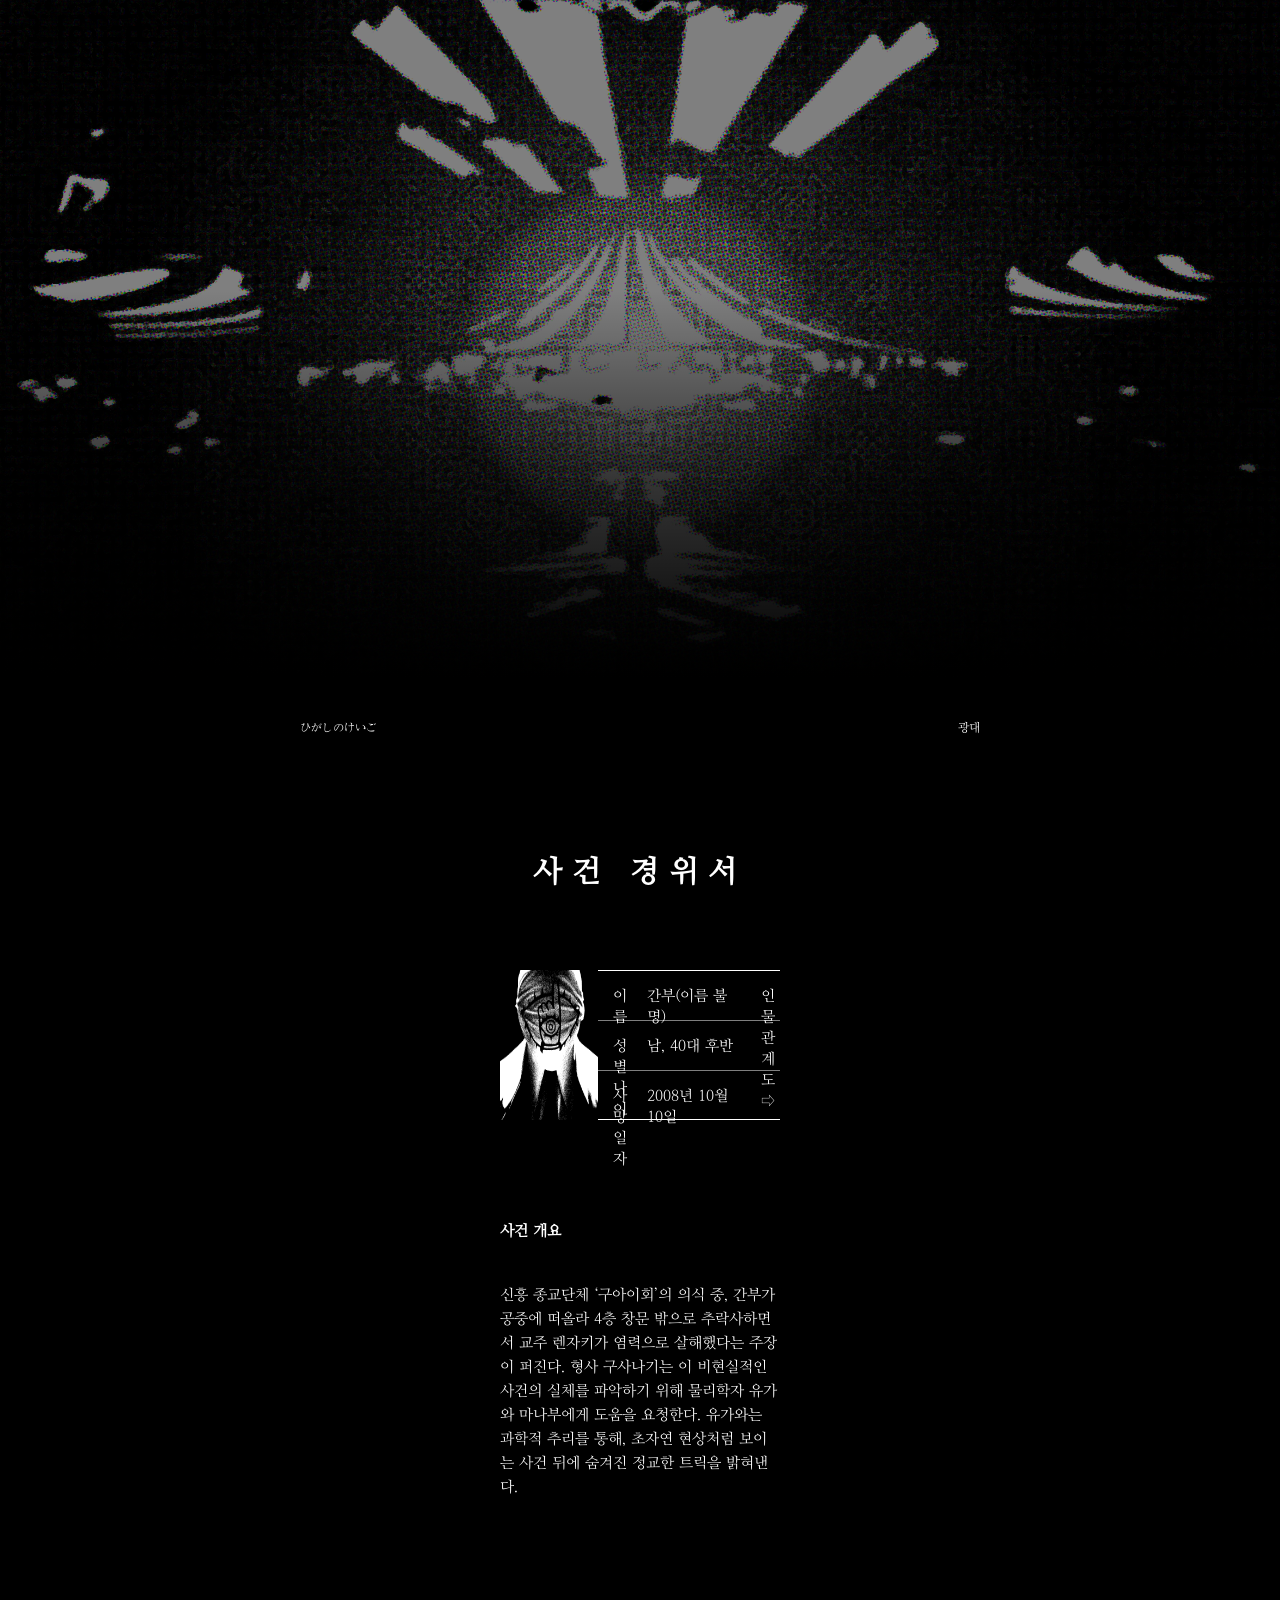
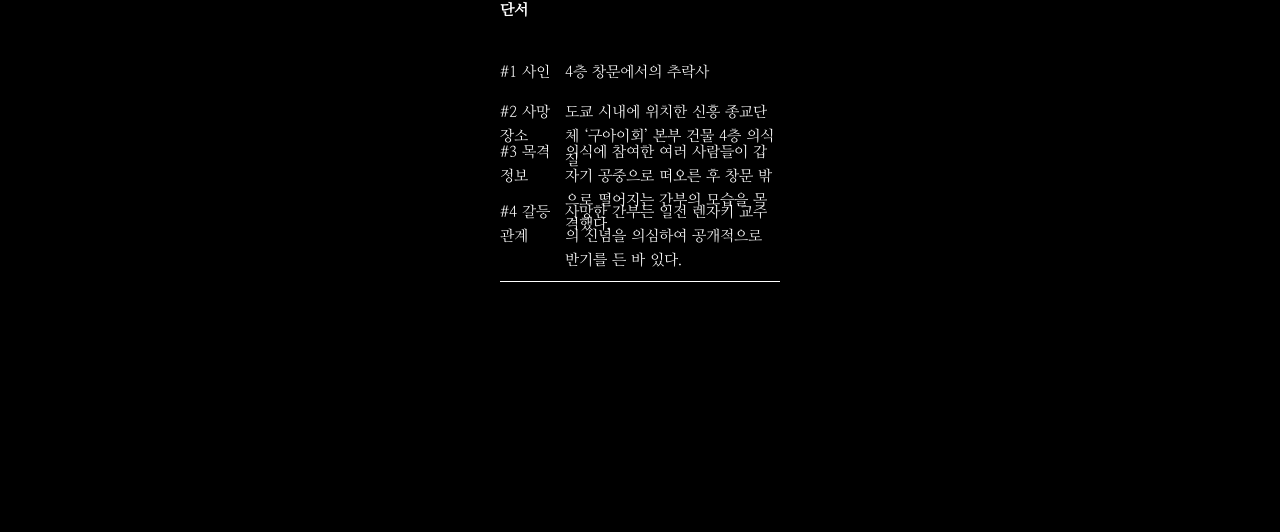
==== 광대.html @ 92561a84 "Add files via upload" ====
<!DOCTYPE html>
<html lang="ko">
<head>
  <meta charset="utf-8" />
  <meta
  name="viewport"
  content="width=device-width, initial-scale=1, viewport-fit=cover"
/>
<meta name="description" content="히가시노게이고 팬사이트의 사건 경위서" />
<meta name="robots" content="index, nofollow" />
<link rel="stylesheet" href="../normalize.css" />
<link rel="stylesheet" href="../base.css" />
<link rel="stylesheet" href="/page/style1.css" />
<script src="./js/common.js" defer></script>
<title>사건 경위서</title>
</head>
<body>
  <div id="wrapper">
    

    <section id="sub-visual">
      <figure class="sub-visual__image">
        <img src="/background/광대.png" alt="배경 이미지" />
      </figure>
      <h1 class="sub_title">사건 경위서</h1>

      <div class="sub-visual__info">
        <div class="name">ひがしのけいご</div>
        <div class="novel">광대</div>
      </div>
    </section>

    <main id="main">
      <section class="report-info">

        <section id="faceexample">
          <figure class="face">
            <img src="/얼굴/간부.png" alt="인물사진" height="100%"  />
          </figure>

          
        <div class="content">
          <div class="g0">이름</div>
          <div class="g1">간부(이름 불명)</div>
          <div class="b"><a href='/page2/광대.html'>인물관계도 &#8680;	</a></div>

          <div class="g2">성별 나이</div>
          <div class="g3">남, 40대 후반</div>
          <div class="ga">사망 일자</div>
          <div class="gb">2008년 10월 10일</div>
        </div>
      </section>

      <section class="report-details">
        <h2>사건 개요</h2>
        <p>
          신흥 종교단체 ‘구아이회’의 의식 중, 간부가 공중에 떠올라 4층 창문 밖으로 추락사하면서 교주 렌자키가 염력으로 살해했다는 주장이 퍼진다. 형사 구사나기는 이 비현실적인 사건의 실체를 파악하기 위해 물리학자 유가와 마나부에게 도움을 요청한다. 유가와는 과학적 추리를 통해, 초자연 현상처럼 보이는 사건 뒤에 숨겨진 정교한 트릭을 밝혀낸다.
        </p>
      </section>

    

      <section class="report-evidence">
        <div class="clue"><h2>단서</h2></div>
        <ul>
          <ol>#1 사인</ol><li>4층 창문에서의 추락사</li>
          <ol>#2 사망 장소</ol><li>도쿄 시내에 위치한 신흥 종교단체 ‘구아이회’ 본부 건물 4층 의식실</li>
          <ol>#3 목격 정보</ol><li>의식에 참여한 여러 사람들이 갑자기 공중으로 떠오른 후 창문 밖으로 떨어지는 간부의 모습을 목격했다.</li>
            <ol>#4 갈등 관계</ol><li>사망한 간부는 일전 렌자키 교주의 신념을 의심하여 공개적으로 반기를 든 바 있다.</li>
        </ul>
      </section>
    </main>

  </div>
</body>
</html>
---- base.css ----
@charset "uft-8";

/* Customized reset properties */
html {line-height: 1.4;}
* {box-sizing: border-box;}
h1, h2, h3, h4, h5, h6, ul, ol, li, dl, dt, dd, p, table, blockquote, pre, code {margin: 0; padding: 0;}
h1, h2, h3, h4, h5, h6 {font-weight: 700;}
a {color: inherit; text-decoration: inherit; background-color: transparent;}
img {vertical-align: middle; max-width: 100%; border-style: none;}
li {list-style: none;}
address, em, i, cite {font-style: normal;}
table {border-collapse: collapse;}
table caption {overflow: hidden; width: 1px; height: 1px; margin-top: -1px;}
i[class^="fa"] {position: relative; display: inline-block; vertical-align: middle;}
i[class^="fa"] span {position: absolute; left: -9999px;}
.ir-hidden {position: absolute !important; left: -9999px !important;}









/*

html {line-height: 1.2; -webkit-text-size-adjust: none; text-size-adjust: none;}
body {margin: 0;}
main {display: block;}
* {box-sizing: border-box;}
h1, h2, h3, h4, h5, h6, ul, ol, li, dl, dt, dd, p, table, blockquote, pre, code {margin: 0; padding: 0;}
h1, h2, h3, h4, h5, h6 {font-weight: 700;}
a {color: inherit; text-decoration: inherit; background-color: transparent;}
img {vertical-align: middle; max-width: 100%; border-style: none;}
li {list-style: none;}
address, em, i, cite {font-style: normal;}
table {border-collapse: collapse;}
table caption {overflow: hidden; width: 1px; height: 1px; margin-top: -1px;}
i[class^="fa"] {position: relative; display: inline-block; vertical-align: middle;}
i[class^="fa"] span {position: absolute; left: -9999px;}
.ir-hidden {position: absolute !important; left: -9999px !important;}

*/


/* 참고 : https://necolas.github.io/normalize.css/8.0.1/normalize.css */

/*
[body]
body {font-family: 'HanSansNeo', '나눔고딕', 'NanumGothic', '맑은 고딕', 'malgun gothic', '돋움', Dotum, 'Apple SD Gothic Neo', Helvetica, sans-serif; font-weight: 400; font-size: 14px; color: #1b2529 ; background: #ffffff;}

[animation]
animation: main-bg-animation 3s ease-out 0.1s 1 normal forwards running;
animation: name duration timing-function delay iteration-count direction fill-mode play-state
duration: 0(default), time, initial, inherit
timing-function: ease(default), linear, ease-in, ease-out, ease-in-out, step-start, step-end, steps(int, start|end), cubic-bezier(n, n, n, n), initial, inherit
deley: 0s(default), time, initial, inherit
direction: normal(default), reverse, alternate, alternate-reverse, initial, inherit
iteration-count: 1(default), number, infinite, initial, inherit
fill-mode: none(default), forwards, backwards, both, initial, inherit
play-state: running(default), paused, initial, inherit  (IE에서는 축약표현에 포함시 동작하지 않음, 별도로 사용)

[animation 최종 사용 예시]
animation: main-bg-animation 3s ease-out 0s 1 normal forwards;
animation-play-state: running;

@keyframes main-bg-animation {
    0% {opacity: 1; transform: rotate(0) scale(1);}
    100% {opacity: 0; transform: rotate(-3deg) scale(1.2);}
}

[스크롤바 디자인]
.custom-scroll {overflow: auto; scrollbar-width: thin; scrollbar-color: #e0e0e0; -ms-overflow-style: none;}    /* firefox, IE 고려
.custom-scroll::-webkit-scrollbar {width: 6px;}
.custom-scroll::-webkit-scrollbar-thumb {background-color: transparent; border-radius: 10px;}
.custom-scroll:hover::-webkit-scrollbar-thumb {background-color: rgba(0, 0, 0, 0.2);}
.custom-scroll::-webkit-scrollbar-track {background-color: transparent;}

[fontawesome css 입력]
#main-visual ul.slide > li div.content a::after {content: '\f061'; font-family: 'Font Awesome 6 Free'; font-weight: 700;}

*/
---- page/style1.css ----
@font-face{
    font-family: 'Nanum Myeongjo';
    src: url(/웹폰트/NanumMyeongjo.otf) format('truetype');
    font-weight: normal;
    font-style: normal;
}

html,body{
    height: 100%;
    margin: 0;
    font-family: 'Nanum Myeongjo', serif;
}

.wrapper{
    position: relative;
    width: 100%;
    height: 100%;
}


#main{
    padding-right: 500px;
    padding-left: 500px;
    padding-bottom: 250px;
    background-color: black;
}
.sub-visual__image{
    position: relative;
    width: 100%;
    height: auto;
    margin: 0;
    z-index: -1000;
}

#sub-visual {
    position: relative;
    width: 100%;
    background-image:
    linear-gradient(
    to top,
      rgba(0, 0, 0, 1)   0%,   /* 맨 아래는 완전 블랙 */
      rgba(0, 0, 0, 1)  30%,   /* 30% 지점까지도 블랙 유지 */
      rgba(0, 0, 0, 0.8) 50%,  /* 50% 지점부터 서서히 투명 시작 */
      rgba(0, 0, 0, 0.5)   70%   /* 80% 지점에는 완전 투명 */
    ),
    url("background.jpg");
background-size: cover;
background-position: center;;
}

.sub_title {
    position: absolute;
    display: flex;
    letter-spacing: 10px;
    margin-left: -10px;
    top: 90%;
    left: 50%;          
    transform: translate(-50%, -50%);
    margin: 0;
    font-size: 30px;
    color: white;
    z-index: 10;
}

#faceexample{
    display: flex;
    align-items: flex-start;
    justify-content: space-between;
}
.face{
    position: relative;
    width: 150px;
    height: 150px;
    /* border-top: 2px solid white;
    border-bottom: 2px solid white; */
    background-color: yellow;
    margin: 0;
    z-index: 50;
}

.sub-visual__info{
    position: relative;
    height: 150px;
    display: flex;
    font-size: 12px;

    justify-content: space-between;
    background-color: black;
    color: white;
    width: 100%;
    padding-left: 300px;
    padding-right: 300px;
    padding-bottom: 250px;

}



.b{
    margin-left: auto;
    z-index: 100;
}

.content{
    position: relative;  width: 100%; height: auto;
    display: grid;
    grid-template-columns: 0.3fr 1fr 0.3fr;
    grid-template-rows: repeat(3, 50px);
    font-size: 15px;
    background-color: black;
    color: white;
    text-align: left;
    background-image:
    linear-gradient(white, white),   
    linear-gradient(white, white),   
    linear-gradient(white, white),   
    linear-gradient(white, white);   
    background-repeat: no-repeat;
    background-size:
    100% 1.2px,    
    100% 0.5px,    
    100% 0.5px,    
    100% 1.2px;    
    background-position:
    0   0px,     
    0  50px,      
    0 100px,      
    0   bottom;
}


.content > .ga {
    grid-row:    3;
    grid-column: 1;
}

.content > .gb {
    grid-row:    3;
    grid-column: 2;
}

.content > .b {
    grid-column: 3;      
    grid-row: 1;         
    
}

.content > * {
    padding-top: 16px;
    padding-left: 15px;
}


.report-details{
    position: relative;
    background-color: black;
    color: white;
}

.report-evidence{
    position: relative;
    width: 100%;
}
.report-details{margin-top: 100px; font-size: 15px; line-height: 24px;}

.report-details>h2{
    font-size: 15px;
}
.report-details>p{ margin-top: 40px; }

.report-evidence{margin-top: 30px; }

.clue{
    margin-top: 100px;
    position: relative;
    color: white;
    
}

.clue>h2{
    font-size: 15px;
}

.report-evidence>ul{
    margin-top: 40px;
    position: relative;
    display: grid;
    grid-template-columns: 0.3fr 1fr;
    grid-template-rows: 40px 40px 60px 60px;
    color: white;
    font-size: 15px;
    line-height: 24px;
    width: 100%;
    padding-bottom: 20px;
    border-bottom: solid 1.2px white;
}
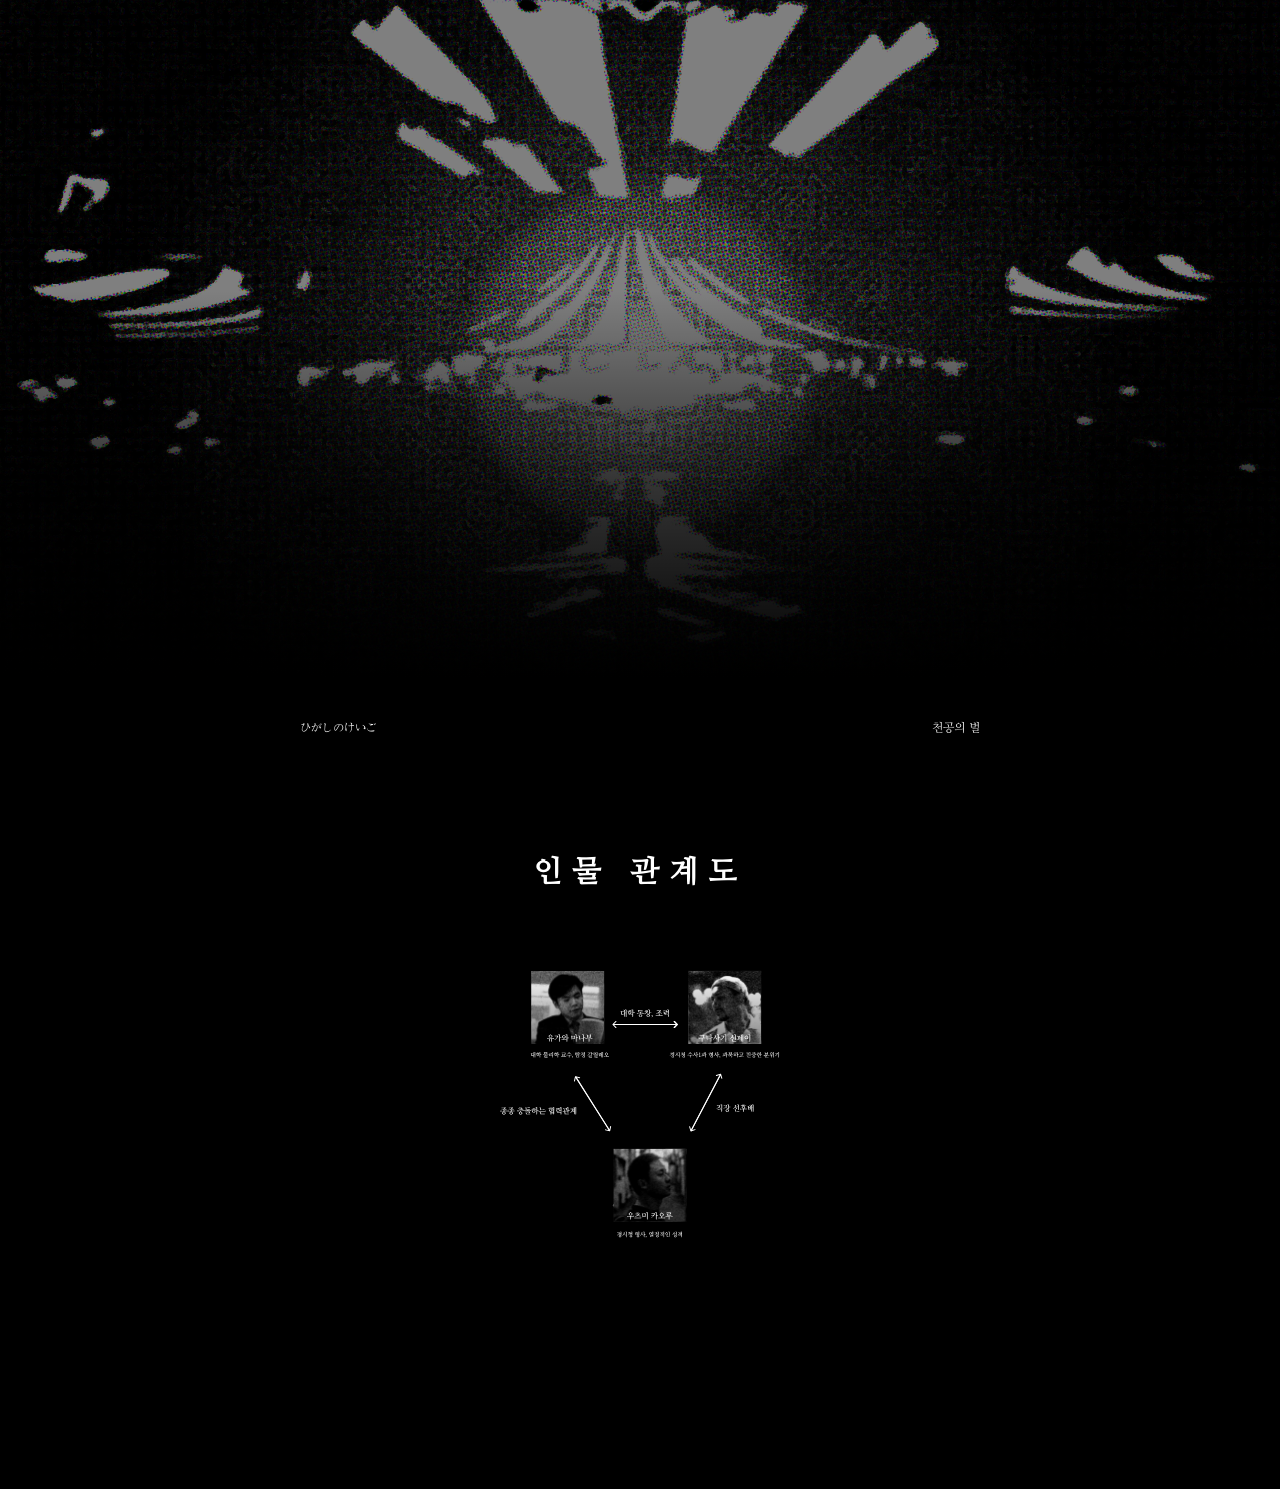
==== commit 09ee1636: "Add files via upload" ====
--- a/광대.html
+++ b/광대.html
@@ -22,53 +22,17 @@
       <figure class="sub-visual__image">
         <img src="/background/광대.png" alt="배경 이미지" />
       </figure>
-      <h1 class="sub_title">사건 경위서</h1>
+      <h1 class="sub_title">인물 관계도</h1>
 
       <div class="sub-visual__info">
         <div class="name">ひがしのけいご</div>
-        <div class="novel">광대</div>
+        <div class="novel">천공의 벌</div>
       </div>
     </section>
 
     <main id="main">
-      <section class="report-info">
-
-        <section id="faceexample">
-          <figure class="face">
-            <img src="/얼굴/간부.png" alt="인물사진" height="100%"  />
-          </figure>
-
-          
-        <div class="content">
-          <div class="g0">이름</div>
-          <div class="g1">간부(이름 불명)</div>
-          <div class="b"><a href='/page2/광대.html'>인물관계도 &#8680;	</a></div>
-
-          <div class="g2">성별 나이</div>
-          <div class="g3">남, 40대 후반</div>
-          <div class="ga">사망 일자</div>
-          <div class="gb">2008년 10월 10일</div>
-        </div>
-      </section>
-
-      <section class="report-details">
-        <h2>사건 개요</h2>
-        <p>
-          신흥 종교단체 ‘구아이회’의 의식 중, 간부가 공중에 떠올라 4층 창문 밖으로 추락사하면서 교주 렌자키가 염력으로 살해했다는 주장이 퍼진다. 형사 구사나기는 이 비현실적인 사건의 실체를 파악하기 위해 물리학자 유가와 마나부에게 도움을 요청한다. 유가와는 과학적 추리를 통해, 초자연 현상처럼 보이는 사건 뒤에 숨겨진 정교한 트릭을 밝혀낸다.
-        </p>
-      </section>
-
-    
-
-      <section class="report-evidence">
-        <div class="clue"><h2>단서</h2></div>
-        <ul>
-          <ol>#1 사인</ol><li>4층 창문에서의 추락사</li>
-          <ol>#2 사망 장소</ol><li>도쿄 시내에 위치한 신흥 종교단체 ‘구아이회’ 본부 건물 4층 의식실</li>
-          <ol>#3 목격 정보</ol><li>의식에 참여한 여러 사람들이 갑자기 공중으로 떠오른 후 창문 밖으로 떨어지는 간부의 모습을 목격했다.</li>
-            <ol>#4 갈등 관계</ol><li>사망한 간부는 일전 렌자키 교주의 신념을 의심하여 공개적으로 반기를 든 바 있다.</li>
-        </ul>
-      </section>
+      <img src="/page2/co/광대.svg" alt="인물 관계도" />
+      
     </main>
 
   </div>
